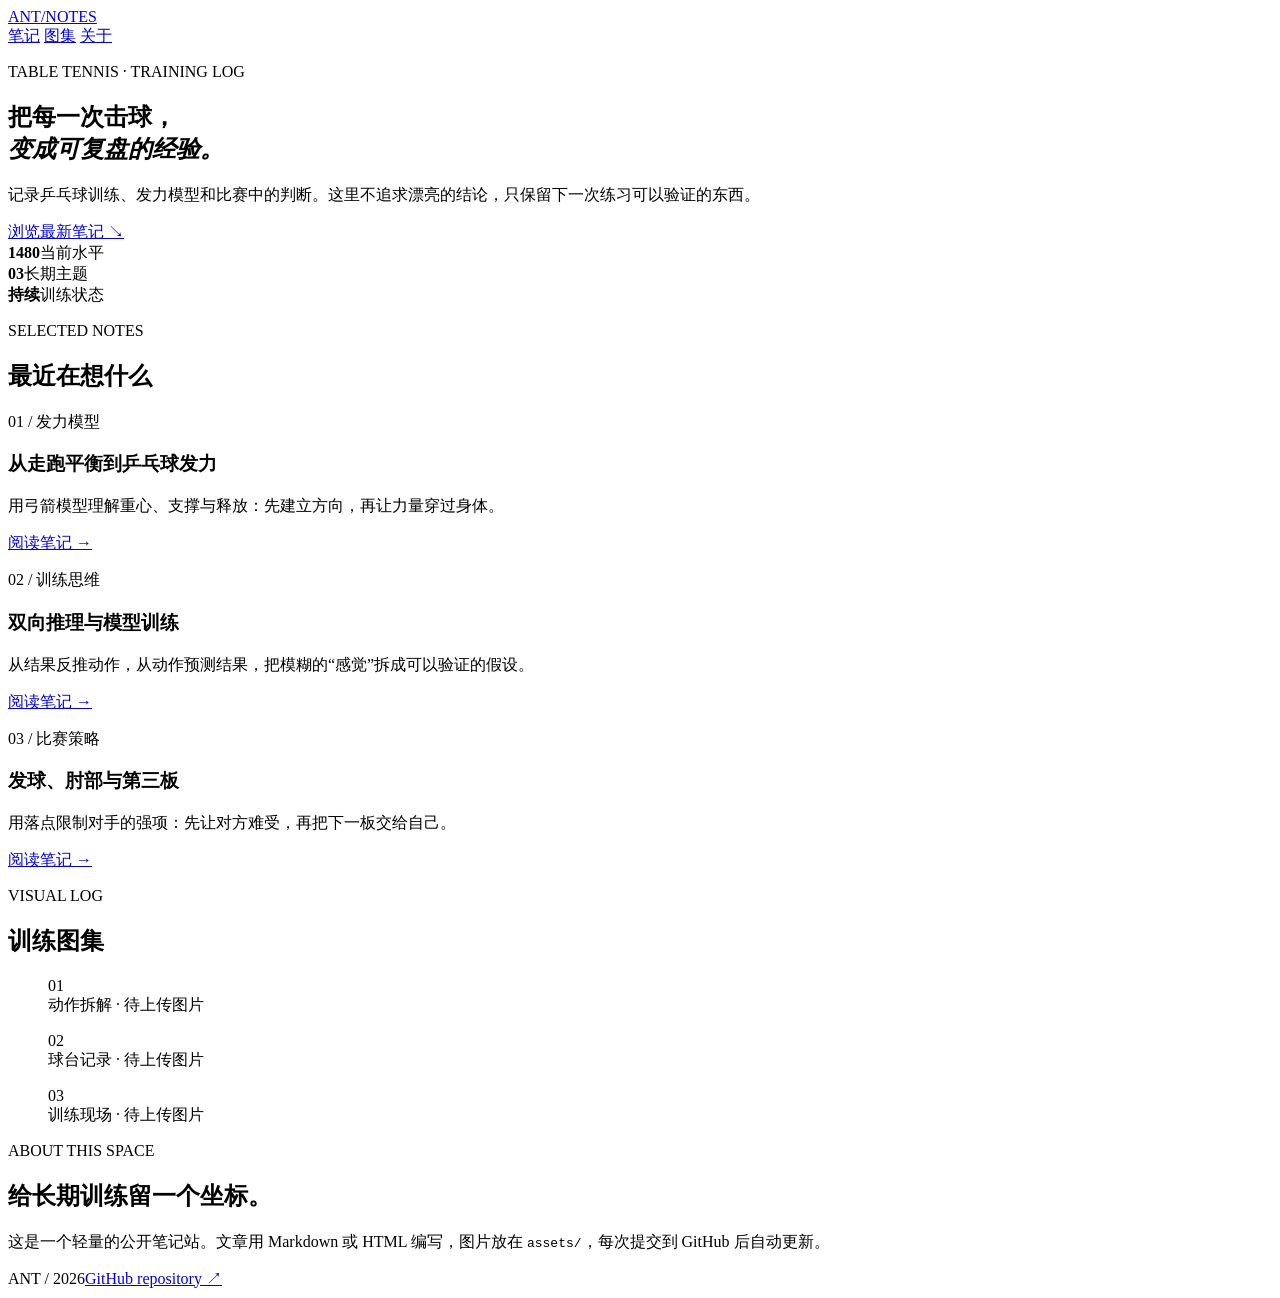
==== index.html @ 2dbef748 "Add files via upload" ====
<!doctype html>
<html lang="zh-CN">
<head>
  <meta charset="utf-8">
  <meta name="viewport" content="width=device-width, initial-scale=1">
  <meta name="description" content="Ant 的乒乓球训练、笔记与思考。">
  <title>Ant · 训练与思考</title>
  <link rel="stylesheet" href="assets/style.css">
</head>
<body>
  <header class="site-header">
    <a class="brand" href="./">ANT<span>/NOTES</span></a>
    <nav aria-label="主导航">
      <a href="#notes">笔记</a>
      <a href="#gallery">图集</a>
      <a href="#about">关于</a>
    </nav>
  </header>

  <main>
    <section class="hero">
      <p class="eyebrow">TABLE TENNIS · TRAINING LOG</p>
      <h1>把每一次击球，<br><em>变成可复盘的经验。</em></h1>
      <p class="intro">记录乒乓球训练、发力模型和比赛中的判断。这里不追求漂亮的结论，只保留下一次练习可以验证的东西。</p>
      <a class="primary-link" href="#notes">浏览最新笔记 <span aria-hidden="true">↘</span></a>
    </section>

    <section class="signal-bar" aria-label="训练概览">
      <div><strong>1480</strong><span>当前水平</span></div>
      <div><strong>03</strong><span>长期主题</span></div>
      <div><strong>持续</strong><span>训练状态</span></div>
    </section>

    <section id="notes" class="section-block">
      <div class="section-heading"><p class="eyebrow">SELECTED NOTES</p><h2>最近在想什么</h2></div>
      <div class="notes-grid">
        <article class="note-item featured"><p class="note-meta">01 / 发力模型</p><h3>从走跑平衡到乒乓球发力</h3><p>用弓箭模型理解重心、支撑与释放：先建立方向，再让力量穿过身体。</p><a href="notes/archery-model.html">阅读笔记 <span>→</span></a></article>
        <article class="note-item"><p class="note-meta">02 / 训练思维</p><h3>双向推理与模型训练</h3><p>从结果反推动作，从动作预测结果，把模糊的“感觉”拆成可以验证的假设。</p><a href="notes/bidirectional-reasoning.html">阅读笔记 <span>→</span></a></article>
        <article class="note-item"><p class="note-meta">03 / 比赛策略</p><h3>发球、肘部与第三板</h3><p>用落点限制对手的强项：先让对方难受，再把下一板交给自己。</p><a href="notes/third-ball.html">阅读笔记 <span>→</span></a></article>
      </div>
    </section>

    <section id="gallery" class="section-block gallery-section">
      <div class="section-heading"><p class="eyebrow">VISUAL LOG</p><h2>训练图集</h2></div>
      <div class="gallery-grid">
        <figure class="gallery-placeholder"><div class="placeholder-mark">01</div><figcaption>动作拆解 · 待上传图片</figcaption></figure>
        <figure class="gallery-placeholder warm"><div class="placeholder-mark">02</div><figcaption>球台记录 · 待上传图片</figcaption></figure>
        <figure class="gallery-placeholder dark"><div class="placeholder-mark">03</div><figcaption>训练现场 · 待上传图片</figcaption></figure>
      </div>
    </section>

    <section id="about" class="about-section">
      <div><p class="eyebrow">ABOUT THIS SPACE</p><h2>给长期训练留一个坐标。</h2></div>
      <p>这是一个轻量的公开笔记站。文章用 Markdown 或 HTML 编写，图片放在 <code>assets/</code>，每次提交到 GitHub 后自动更新。</p>
    </section>
  </main>

  <footer class="site-footer"><span>ANT / 2026</span><a href="https://github.com/fpnq/ant.github.io">GitHub repository ↗</a></footer>
</body>
</html>
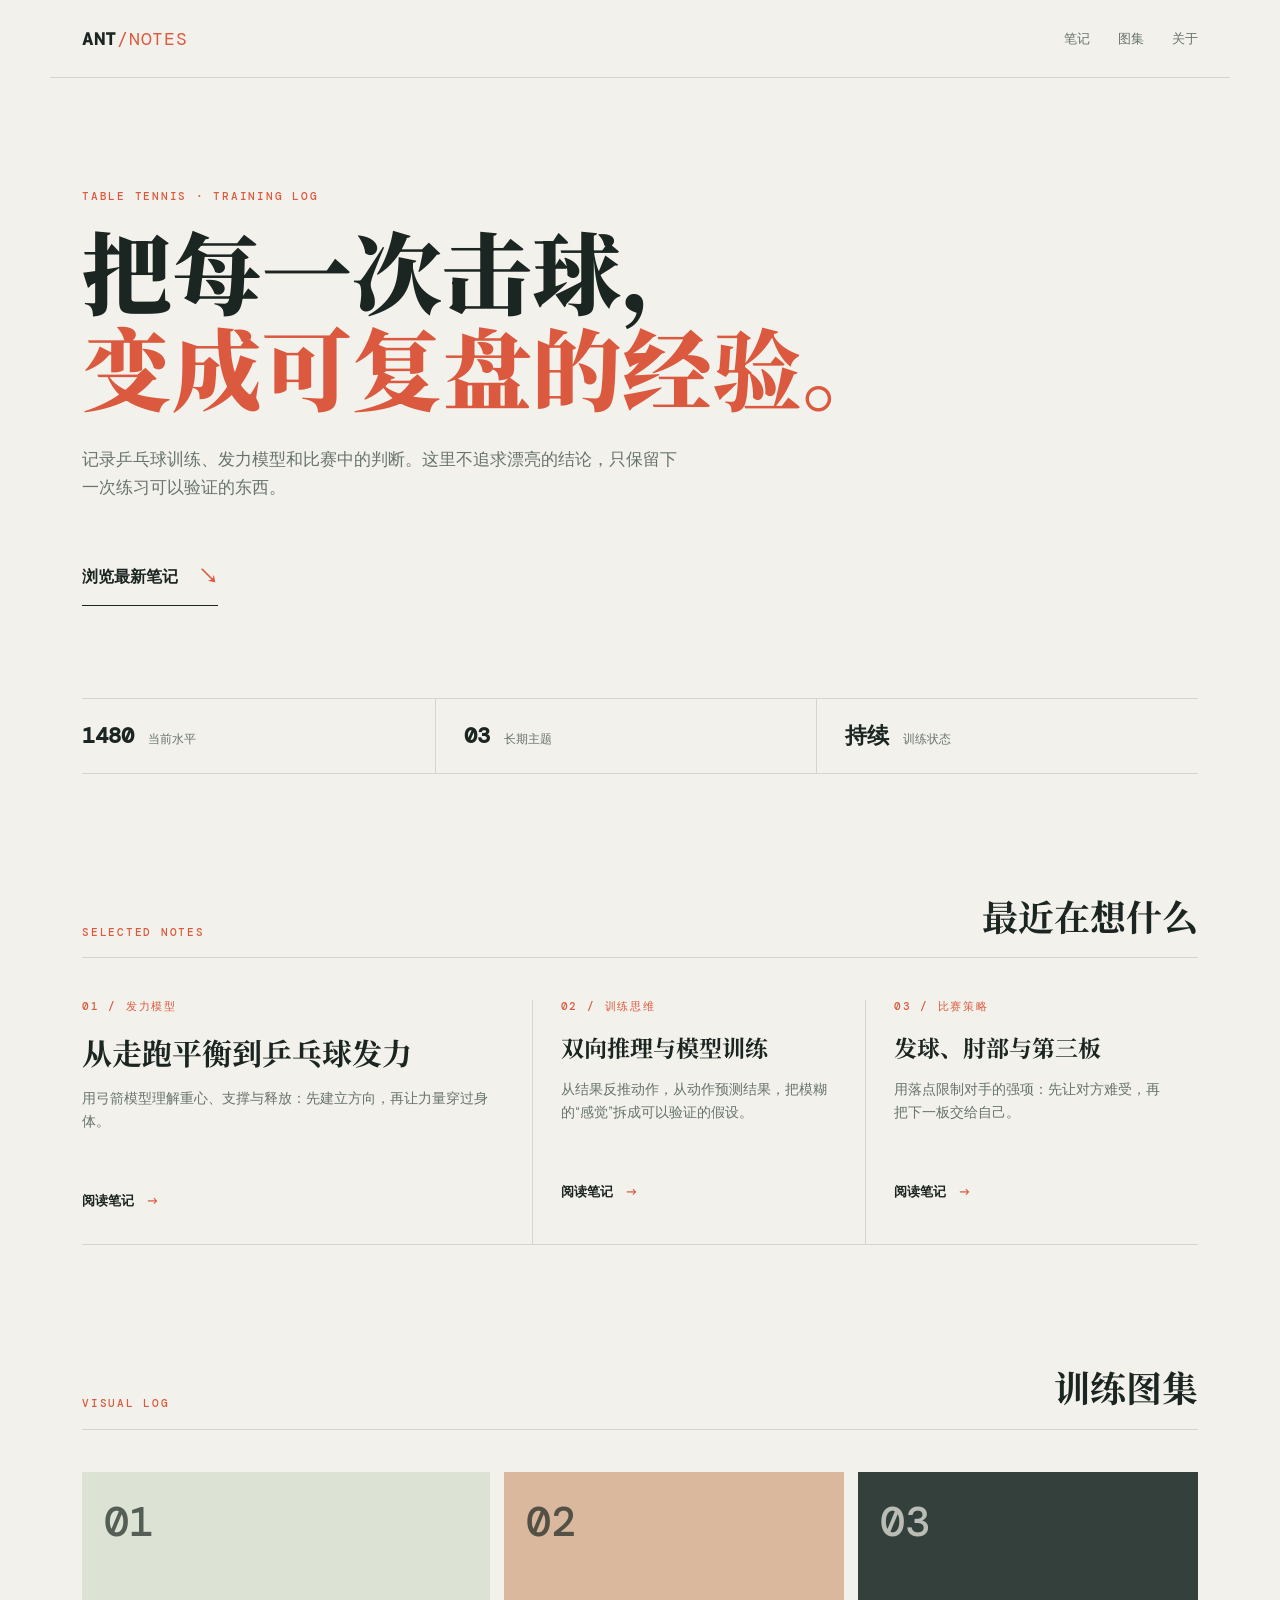
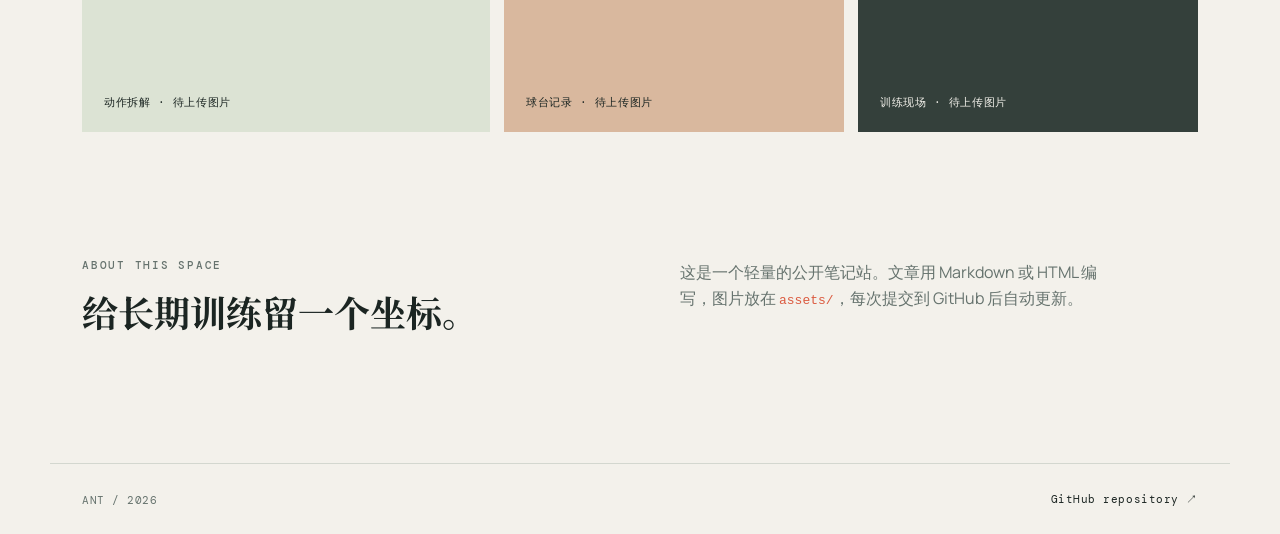
==== commit 79fd2397: "Update index.html" ====
--- a/index.html
+++ b/index.html
@@ -55,6 +55,7 @@
     </section>
   </main>
 
-  <footer class="site-footer"><span>ANT / 2026</span><a href="https://github.com/fpnq/ant.github.io">GitHub repository ↗</a></footer>
+  <footer class="site-footer"><span>ANT / 2026</span><a href="https://github.com/fpnq/fpnq.github.io">GitHub repository ↗</a></footer>
 </body>
 </html>
+
--- a/assets/style.css
+++ b/assets/style.css
@@ -0,0 +1,34 @@
+@import url('https://fonts.googleapis.com/css2?family=DM+Mono:wght@400;500&family=Manrope:wght@400;600;700;800&family=Noto+Serif+SC:wght@500;700;900&display=swap');
+
+:root { --ink:#1b2522; --muted:#66736e; --paper:#f3f1eb; --line:#d3d7cf; --accent:#db5a3f; --olive:#b6c3a7; }
+* { box-sizing:border-box; }
+html { scroll-behavior:smooth; }
+body { margin:0; background:var(--paper); color:var(--ink); font-family:Manrope,"PingFang SC","Microsoft YaHei",sans-serif; line-height:1.65; }
+a { color:inherit; text-decoration:none; }
+.site-header,.site-footer { max-width:1180px; margin:auto; padding:28px 32px; display:flex; justify-content:space-between; align-items:center; }
+.site-header { border-bottom:1px solid var(--line); }
+.brand { font:700 18px/1 "DM Mono",monospace; letter-spacing:.04em; }
+.brand span { color:var(--accent); font-weight:400; }
+nav { display:flex; gap:28px; color:var(--muted); font-size:13px; }
+nav a:hover,.site-footer a:hover { color:var(--accent); }
+main { max-width:1180px; margin:auto; padding:0 32px; }
+.hero { padding:112px 0 92px; max-width:850px; }
+.eyebrow,.note-meta { margin:0 0 18px; color:var(--accent); font:500 11px/1.2 "DM Mono",monospace; letter-spacing:.16em; }
+h1,h2,h3,p { margin-top:0; }
+h1 { margin-bottom:30px; font:900 clamp(44px,7vw,92px)/1.08 "Noto Serif SC",serif; letter-spacing:0; }
+h1 em { color:var(--accent); font-style:normal; }
+.intro { max-width:600px; color:var(--muted); font-size:17px; }
+.primary-link { display:inline-flex; gap:20px; align-items:center; margin-top:28px; padding:13px 0; border-bottom:1px solid var(--ink); font-weight:700; }
+.primary-link span { color:var(--accent); font-size:20px; }
+.signal-bar { border-top:1px solid var(--line); border-bottom:1px solid var(--line); display:flex; gap:0; margin-bottom:120px; }
+.signal-bar div { flex:1; padding:22px 0; display:flex; gap:14px; align-items:baseline; border-right:1px solid var(--line); }
+.signal-bar div:not(:first-child) { padding-left:28px; }
+.signal-bar div:last-child { border:0; }
+.signal-bar strong { font:700 22px "DM Mono",monospace; }.signal-bar span { color:var(--muted); font-size:12px; }
+.section-block { padding-bottom:120px; }.section-heading { display:flex; justify-content:space-between; align-items:end; border-bottom:1px solid var(--line); margin-bottom:42px; }.section-heading h2,.about-section h2 { font:700 36px/1.2 "Noto Serif SC",serif; margin:0 0 20px; }
+.notes-grid { display:grid; grid-template-columns:1.35fr 1fr 1fr; gap:0; border-bottom:1px solid var(--line); }.note-item { padding:0 28px 32px; border-left:1px solid var(--line); }.note-item:first-child { padding-left:0; border-left:0; }.note-item h3 { font:700 23px/1.35 "Noto Serif SC",serif; margin-bottom:14px; }.note-item p:not(.note-meta) { color:var(--muted); font-size:14px; min-height:72px; }.note-item a { display:inline-flex; gap:12px; margin-top:18px; font-size:13px; font-weight:700; }.note-item a span { color:var(--accent); }.featured h3 { font-size:30px; }
+.gallery-grid { display:grid; grid-template-columns:1.2fr 1fr 1fr; gap:14px; }.gallery-placeholder { margin:0; min-height:260px; padding:22px; background:#dce3d4; display:flex; flex-direction:column; justify-content:space-between; }.gallery-placeholder.warm { background:#d9b89e; }.gallery-placeholder.dark { background:#34403b; color:#f3f1eb; }.placeholder-mark { font:500 42px "DM Mono",monospace; opacity:.7; }.gallery-placeholder figcaption { font:11px "DM Mono",monospace; letter-spacing:.05em; }
+.about-section { display:grid; grid-template-columns:1fr 1fr; gap:80px; padding:0 0 110px; }.about-section p { color:var(--muted); max-width:430px; margin-top:7px; }.about-section code { color:var(--accent); }
+.site-footer { border-top:1px solid var(--line); color:var(--muted); font:11px "DM Mono",monospace; letter-spacing:.05em; }.site-footer a { color:var(--ink); }
+@media (max-width:700px) { .site-header, .site-footer, main { padding-left:20px; padding-right:20px; }.hero { padding:72px 0 64px; }.signal-bar { margin-bottom:76px; }.signal-bar div,.signal-bar div:not(:first-child) { display:block; padding:16px 10px 16px 0; }.signal-bar strong { display:block; margin-bottom:4px; }.section-block { padding-bottom:76px; }.section-heading { display:block; }.notes-grid,.gallery-grid,.about-section { display:block; }.note-item,.note-item:first-child { padding:28px 0; border-left:0; border-top:1px solid var(--line); }.gallery-placeholder { min-height:180px; margin-bottom:12px; }.about-section { padding-bottom:76px; }.about-section h2 { margin-bottom:26px; } nav { gap:14px; } }
+
